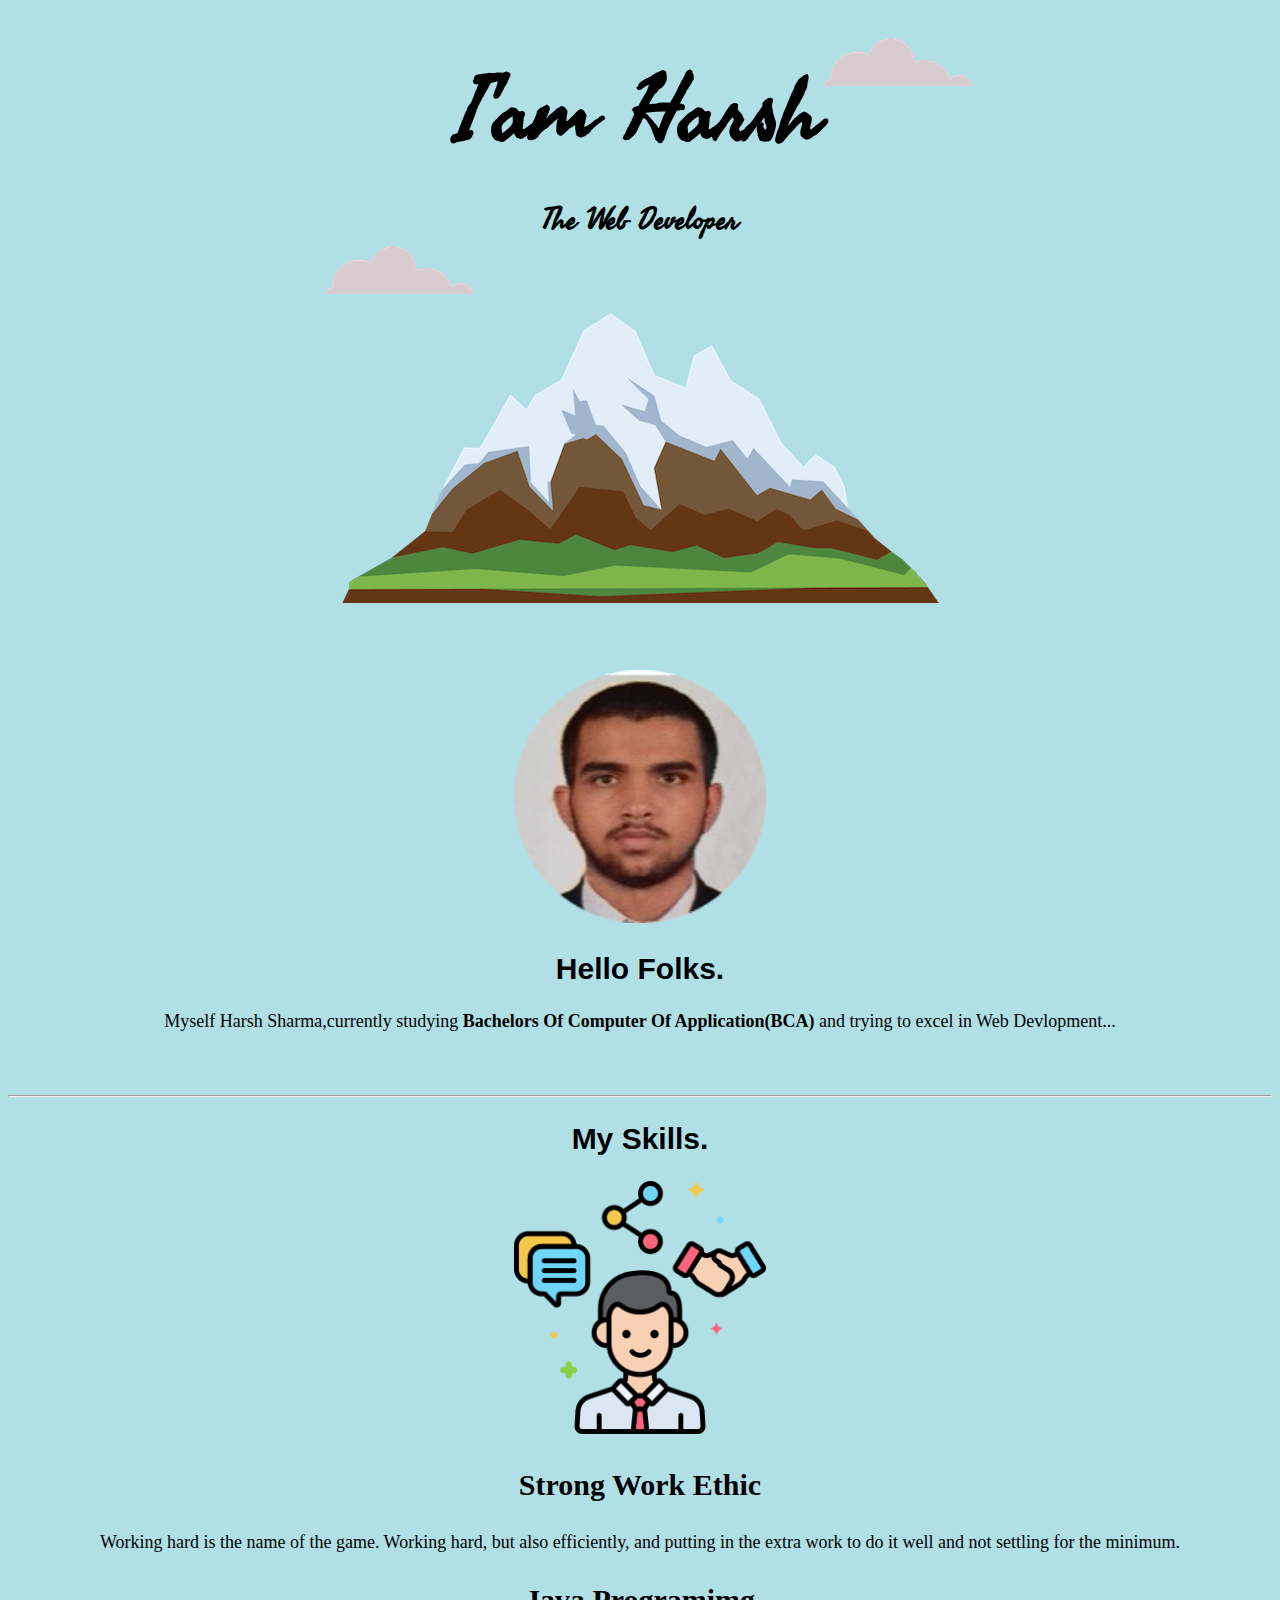
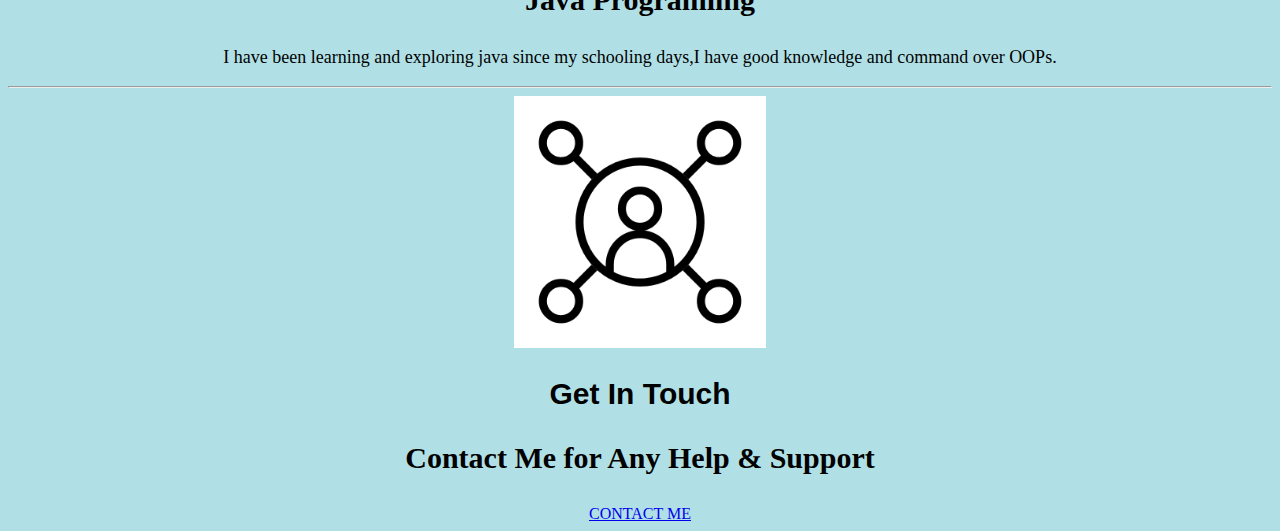
==== index.html @ f85c38a3 "Add files via upload" ====
<!DOCTYPE html>
<html><head>
    <meta charset="utf-8">
    <link rel="stylesheet" href="css/styles.css">
    <link rel="icon" href="css/favicon.ico">
    <link rel="preconnect" href="https://fonts.googleapis.com">
    <link rel="preconnect" href="https://fonts.gstatic.com" crossorigin>
    <link href="https://fonts.googleapis.com/css2?family=Freehand&display=swap" rel="stylesheet">

    <title>
    Harsh sharma
    </title>
    </head>
    <body>
       <div class="top-container">
        <img class="top-cloud" src="css/images/cloud.png" alt="cloud">
        <h1>I'am Harsh</h1>
        <h1 class="h1">The Web Developer</h1>
        <img class="buttom-cloud" src="css/images/cloud.png" alt="cloud">
        <img src="css/images/mountain.png" alt="mountain ">
       </div> 
       <div class="middle-container">
        <div class="profile">
            <img class="profile_img"src="css/images/photo (2)-modified.png" alt="profile_photo">
            <h2>Hello Folks.</h2>
            <p>Myself Harsh Sharma,currently studying <span style="font-weight: bold;">Bachelors Of Computer Of Application(BCA)</span> and trying to excel in Web Devlopment...</p>
          </div>
          <hr>
          <div class="skills">
            <h2>My Skills.</h2>
            <div class="skill-row">
              <img class="skill_img" src="css/images/soft-skills.png" alt="skill_image">
              <h3>Strong Work Ethic</h3>
              <p>Working hard is the name of the game. Working hard, but also efficiently, and putting in the extra work to do it well and not settling for the minimum.</p>
             <h3>Java Programimg</h3>
             <p>I have been learning and exploring java since my schooling days,I have good knowledge and command over <span>OOPs</span>.</p>
            </div>
            
          </div>
          <hr>
          <div class="contact-me">
            <img class="get_in_img"src="css/images/social-media.gif"  alt="get_in_touch" >
            <h2>Get In Touch</h2>
            <h3>Contact Me for Any Help & Support</h3>
            
            <a class="btn" href="contact.html">CONTACT ME</a>
          </div>
       </div> 
       <div class="butttom-container">
       </div>
    </body>
</html>
---- css/styles.css ----
body{
    background-color:powderblue;
    text-align: center;
   

}
h1{
    font-family: 'Freehand', cursive;
    font-size: 90px;
    margin-top: 0px;
    margin-bottom:0px;
}
.h1{
    font-size: 30px;
}
h2{ 
    font-family: 'Franklin Gothic Medium', 'Arial Narrow', Arial, sans-serif;
    font-size: 30px;
    
}

.top-cloud{
  position: absolute;
  right: 300px;
  top: 30px;
}
.buttom-cloud{
    position: absolute;
    left: 25%;
}
.top-container{
    padding-top: 20px;
    position: relative;
}
.profile{
    margin-top: 5%;
    margin-bottom: 5%;
   
}
.profile_img{
    
    width: 20%;
}
.skill_img{
    width:20%;

}
p{
    font-size: large;
}
h3{ font-size: 30px;
    font-weight: bold;
}
.get_in_img{
    width: 20%;
}
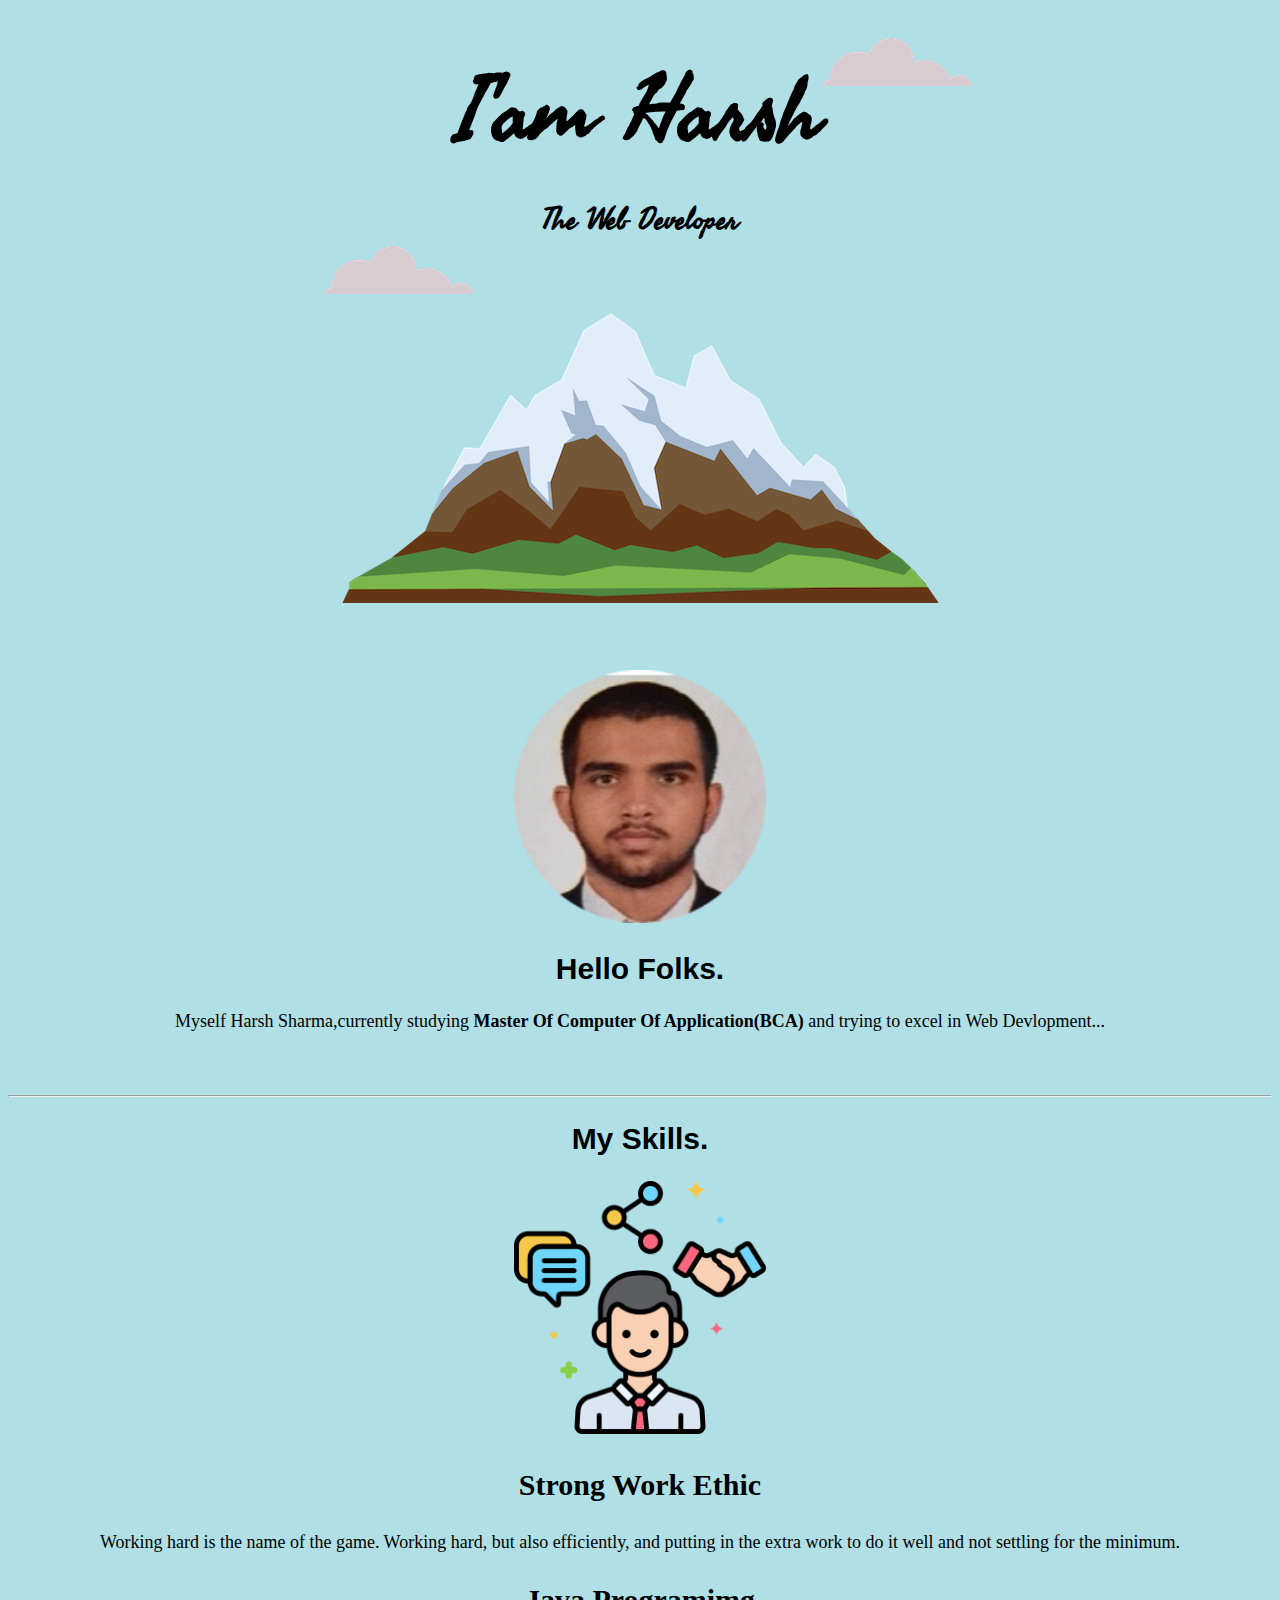
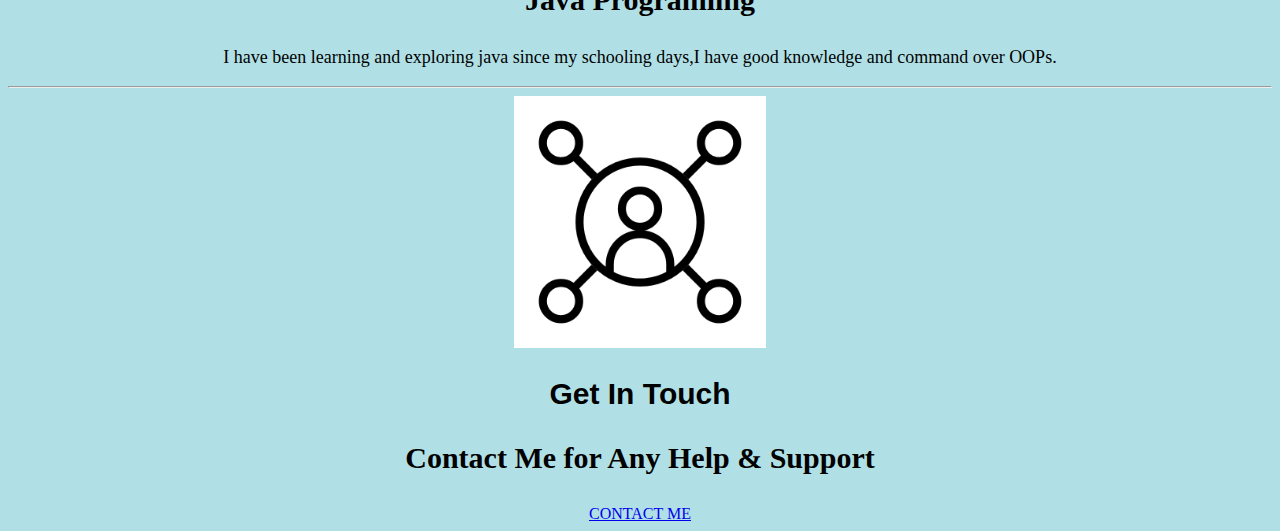
==== commit 64f16de5: "Update index.html" ====
--- a/index.html
+++ b/index.html
@@ -23,7 +23,7 @@
         <div class="profile">
             <img class="profile_img"src="css/images/photo (2)-modified.png" alt="profile_photo">
             <h2>Hello Folks.</h2>
-            <p>Myself Harsh Sharma,currently studying <span style="font-weight: bold;">Bachelors Of Computer Of Application(BCA)</span> and trying to excel in Web Devlopment...</p>
+            <p>Myself Harsh Sharma,currently studying <span style="font-weight: bold;">Master  Of Computer Of Application(BCA)</span> and trying to excel in Web Devlopment...</p>
           </div>
           <hr>
           <div class="skills">
@@ -49,4 +49,4 @@
        <div class="butttom-container">
        </div>
     </body>
-</html>+</html>
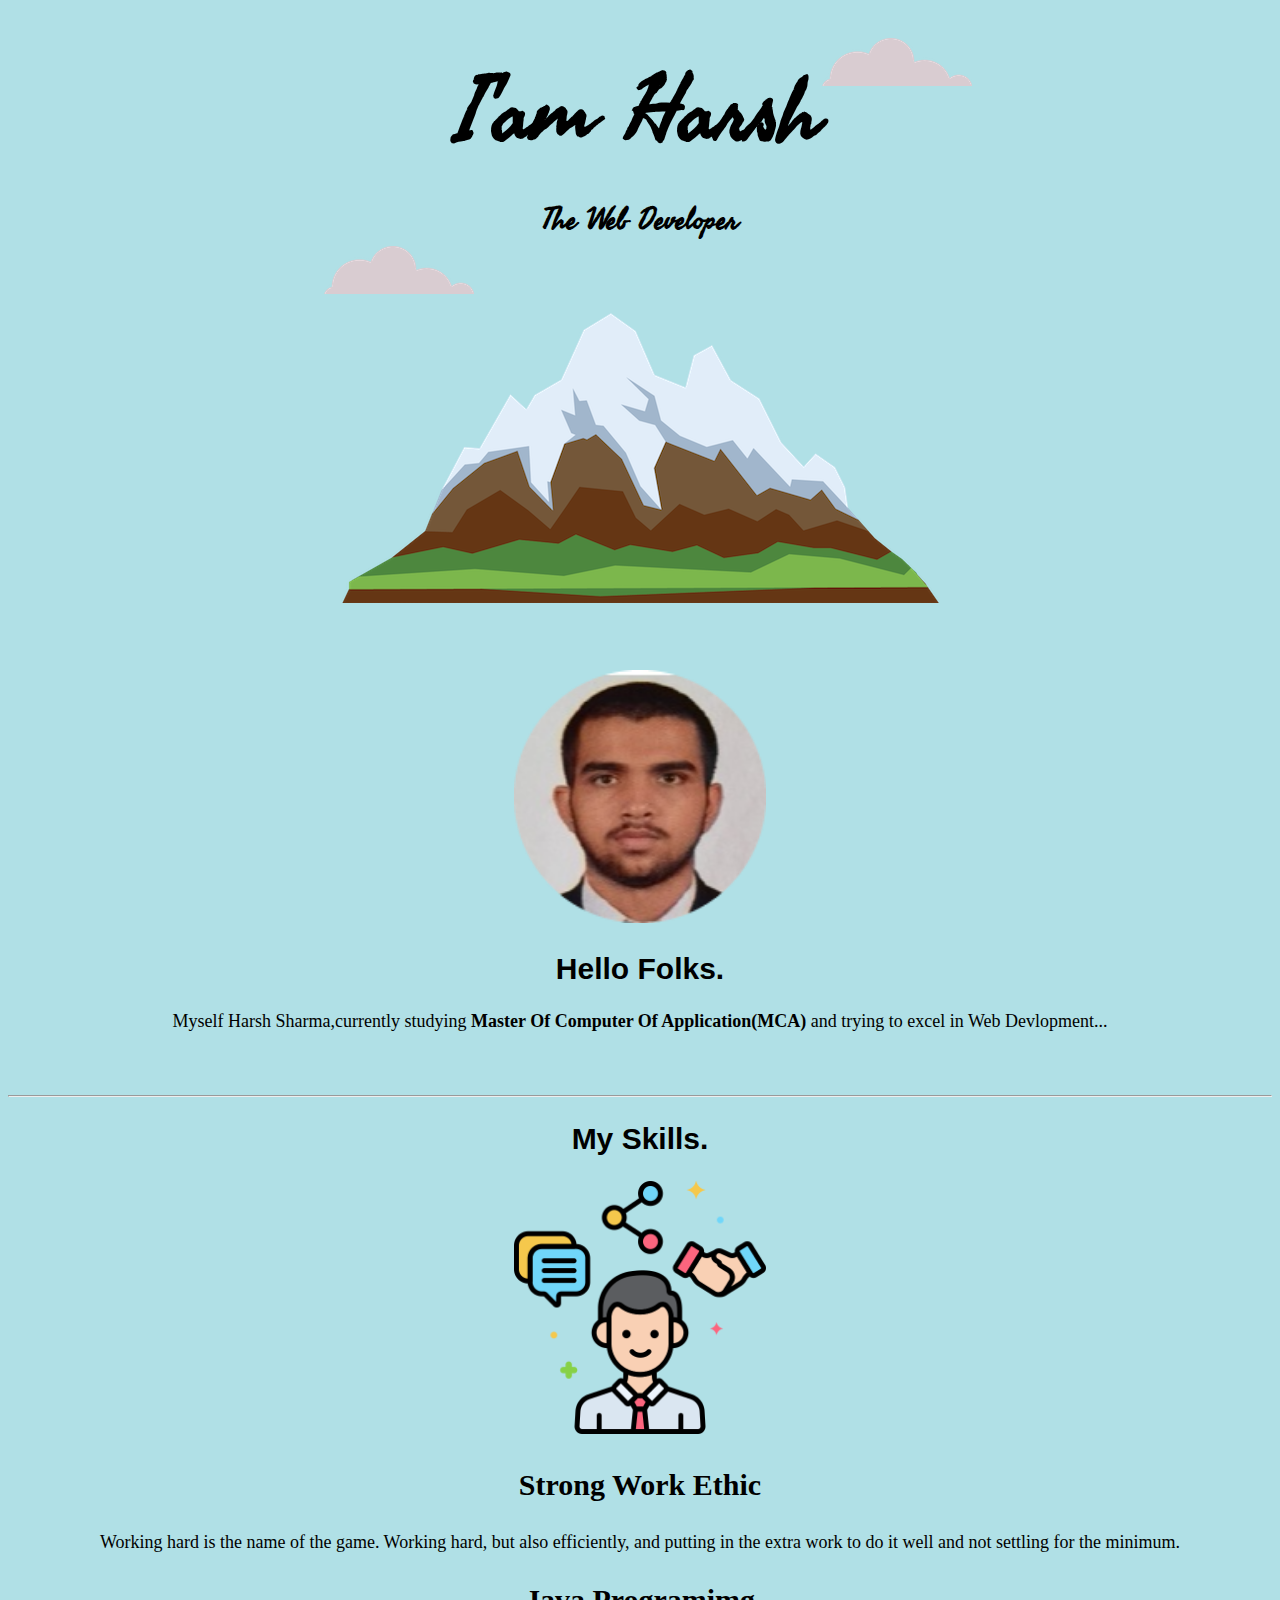
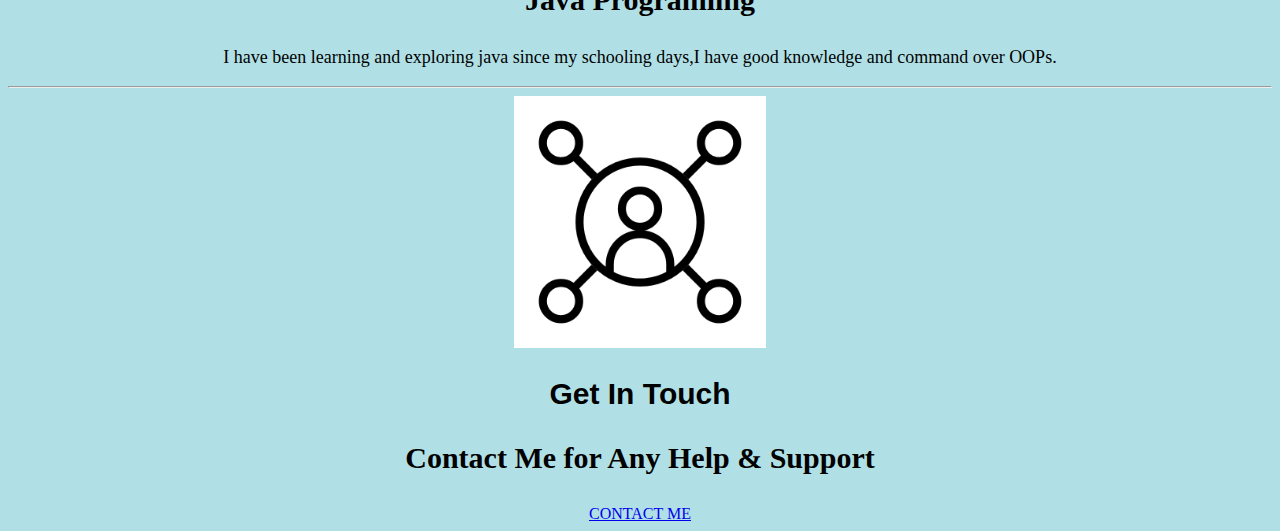
==== commit ee12ba06: "Update index.html" ====
--- a/index.html
+++ b/index.html
@@ -23,7 +23,7 @@
         <div class="profile">
             <img class="profile_img"src="css/images/photo (2)-modified.png" alt="profile_photo">
             <h2>Hello Folks.</h2>
-            <p>Myself Harsh Sharma,currently studying <span style="font-weight: bold;">Master  Of Computer Of Application(BCA)</span> and trying to excel in Web Devlopment...</p>
+            <p>Myself Harsh Sharma,currently studying <span style="font-weight: bold;">Master  Of Computer Of Application(MCA)</span> and trying to excel in Web Devlopment...</p>
           </div>
           <hr>
           <div class="skills">
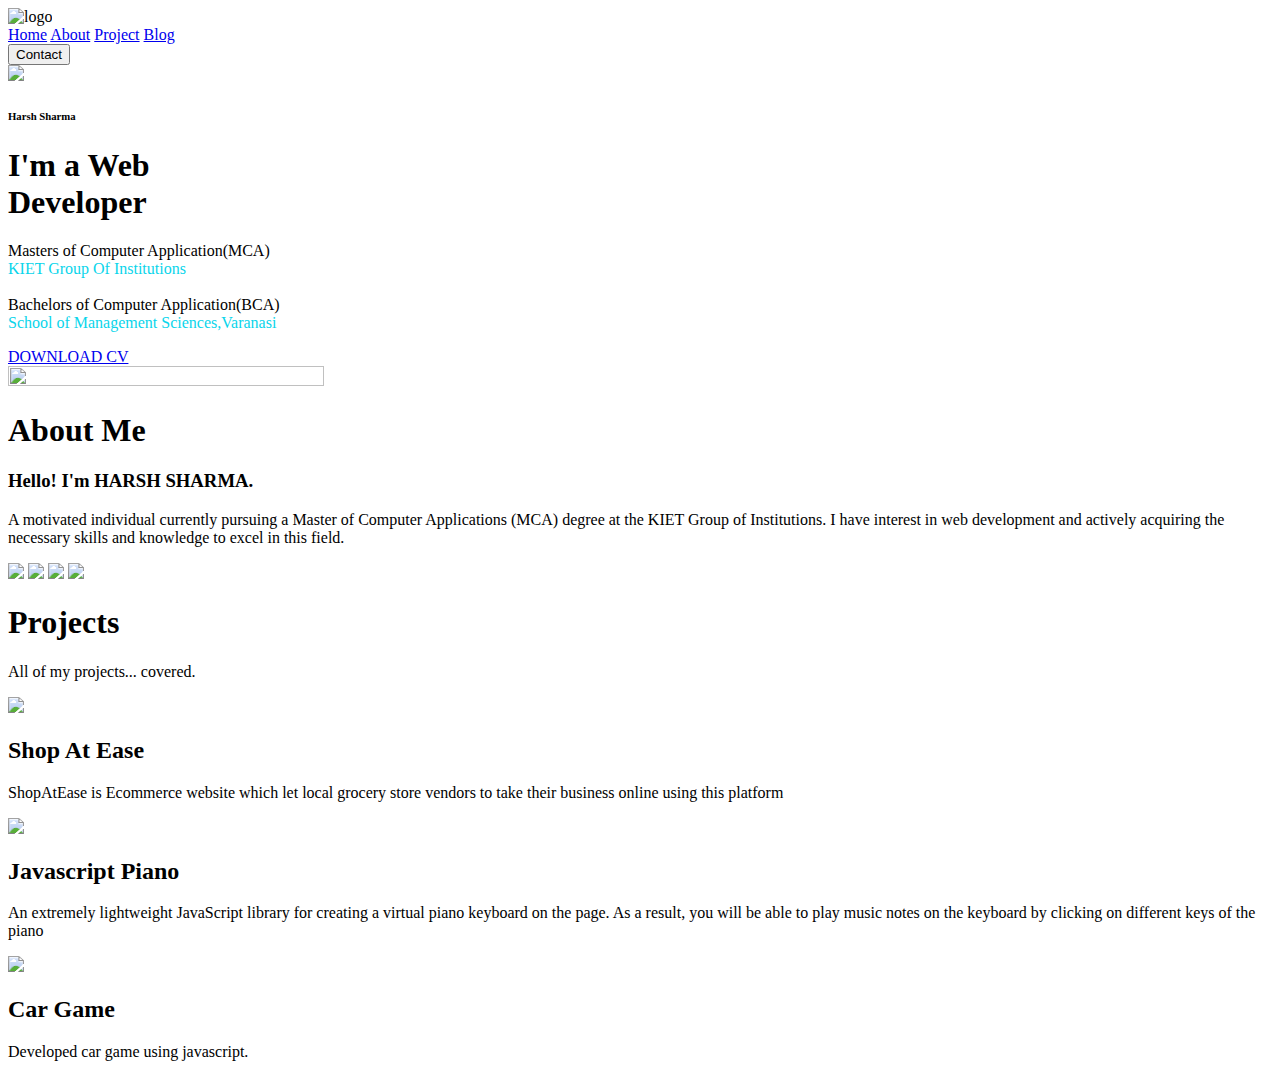
==== commit d715df0e: "Add files via upload" ====
--- a/index.html
+++ b/index.html
@@ -1,52 +1,122 @@
 <!DOCTYPE html>
-<html><head>
-    <meta charset="utf-8">
-    <link rel="stylesheet" href="css/styles.css">
-    <link rel="icon" href="css/favicon.ico">
-    <link rel="preconnect" href="https://fonts.googleapis.com">
-    <link rel="preconnect" href="https://fonts.gstatic.com" crossorigin>
-    <link href="https://fonts.googleapis.com/css2?family=Freehand&display=swap" rel="stylesheet">
+<html lang="en">
 
-    <title>
-    Harsh sharma
-    </title>
-    </head>
-    <body>
-       <div class="top-container">
-        <img class="top-cloud" src="css/images/cloud.png" alt="cloud">
-        <h1>I'am Harsh</h1>
-        <h1 class="h1">The Web Developer</h1>
-        <img class="buttom-cloud" src="css/images/cloud.png" alt="cloud">
-        <img src="css/images/mountain.png" alt="mountain ">
-       </div> 
-       <div class="middle-container">
-        <div class="profile">
-            <img class="profile_img"src="css/images/photo (2)-modified.png" alt="profile_photo">
-            <h2>Hello Folks.</h2>
-            <p>Myself Harsh Sharma,currently studying <span style="font-weight: bold;">Master  Of Computer Of Application(MCA)</span> and trying to excel in Web Devlopment...</p>
-          </div>
-          <hr>
-          <div class="skills">
-            <h2>My Skills.</h2>
-            <div class="skill-row">
-              <img class="skill_img" src="css/images/soft-skills.png" alt="skill_image">
-              <h3>Strong Work Ethic</h3>
-              <p>Working hard is the name of the game. Working hard, but also efficiently, and putting in the extra work to do it well and not settling for the minimum.</p>
-             <h3>Java Programimg</h3>
-             <p>I have been learning and exploring java since my schooling days,I have good knowledge and command over <span>OOPs</span>.</p>
+<head>
+    <meta http-equiv="X-UA-Compatible" content="IE=edge" />
+    <meta name="viewport" content="width=device-width, initial-scale=1.0" />
+    <link rel="stylesheet" href="style.css">
+    <link rel="icon" href="image/favicon.ico"> 
+    <link rel="preconnect" href="https://fonts.googleapis.com" />
+    <link rel="preconnect" href="https://fonts.gstatic.com" crossorigin />
+    <link rel="preconnect" href="https://fonts.googleapis.com" />
+    <link rel="preconnect" href="https://fonts.gstatic.com" crossorigin />
+    <link href="https://fonts.googleapis.com/css2?family=Lato:wght@100;400;700&family=Poppins:wght@200&display=swap"
+        rel="stylesheet" />
+    <link href="https://fonts.googleapis.com/css2?family=Poppins:wght@200&display=swap" rel="stylesheet" />
+    <title>Harsh Sharma</title>
+</head>
+
+<body>
+    <header>
+    
+        <div class="container">
+            <nav class="flex items-centre justify-between">
+                <div class="left flex justfiy-right">
+                    <div class="logo"> <img src="image/harsh-high-resolution-logo.png" width="100px" alt="logo"> </div>
+                    <div> <a href="#">Home</a> <a href="#">About</a> <a href="#">Project</a> <a href="#">Blog</a></li>
+                         </div>
+                </div>
+                <div class="right"> <button class="btn btn-primary">Contact</button> </div>
+            </nav>
+        </div>
+        <div class="hero flex items-centre justify-between">
+            <div class="left flex-1 justify-center">
+                <img src="image/harsh1.jpg"/>
             </div>
-            
-          </div>
-          <hr>
-          <div class="contact-me">
-            <img class="get_in_img"src="css/images/social-media.gif"  alt="get_in_touch" >
-            <h2>Get In Touch</h2>
-            <h3>Contact Me for Any Help & Support</h3>
-            
-            <a class="btn" href="contact.html">CONTACT ME</a>
-          </div>
-       </div> 
-       <div class="butttom-container">
-       </div>
-    </body>
-</html>
+            <div class="right flex-1">
+                <h6>Harsh Sharma</h6>
+                <h1>
+                    I'm a Web<br />
+                    <span>Developer</span>
+                </h1>
+                <p>
+                  Masters of Computer Application(MCA)
+                  <br/>
+                  <a href="https://www.kiet.edu/" style="text-decoration: none; color:  rgb(9, 213, 235);">KIET Group Of Institutions</a>
+                  <br/>
+                  <br/>
+                  Bachelors of Computer Application(BCA)
+                  <br/>
+                  <a href="https://smsvaranasi.com/" style="text-decoration: none; color: rgb(9, 213, 235);">School of Management Sciences,Varanasi</a>
+                 </p>
+                
+                <div><a class="btn btn-secondary" href="resume_harsh.pdf" download>DOWNLOAD CV</a></div>
+            </div>
+        </div>
+    </header>
+
+    <section class="about">
+        <div class="container flex items-centre">
+            <div class="left flex-1 justify-right">
+                <img src="image/giphy.gif" width="50%" height="50%"/>
+                     
+            </div>
+            <div class="right flex-1">
+                <h1>About <span>Me</span></h1>
+                <h3>Hello! I'm HARSH SHARMA.</h3>
+                <p>
+                    A motivated individual currently pursuing a Master of Computer Applications (MCA) degree at the KIET Group of Institutions. I have interest in web development and actively acquiring the necessary skills and knowledge to excel in this field.
+                </p>
+                <div class="socials">
+                    <a href="https://www.linkedin.com/in/harsh-sharma-735a9a226/" target="_blank"><img
+                        src="image/linkedin.png" 
+                            width="40px" /></a>
+                    <a href="https://github.com/harsh-432" target="_blank"><img
+                            src="image/github-logo.png"
+                            width="40px" /></a>
+                    <a href="https://leetcode.com/Harsrsh4301/" target="_blank"><img
+                            src="image/code.png"
+                            width="40px" /></a>
+                    <a href="#" target="_blank"><img
+                            src="image/instagram.png"
+                            width="40px" /></a>
+                </div>
+            </div>
+        </div>
+    </section>
+    <section class="services">
+        <div class="container">
+            <h1 class="services-head">Projects</h1>
+            <p>All of my projects... covered.</p>
+            <div class="card-grid">
+                <a href="https://github.com/harsh-432/shopAtEase" target="_blank" style="text-decoration: none; color: black;"> <div class="card" >
+                    
+                    <img src="image/ecommerce.jpeg"/>
+                    <h2>Shop At Ease</h2>
+                    <p>
+                        ShopAtEase is Ecommerce website which let local grocery store vendors to 
+                        take their business online using this platform
+                    </p>
+                </div></a>
+               <a href="https://harsh-432.github.io/piano/" target="_blank" style="text-decoration: none; color: black;"> <div class="card">
+                    <img src="image/piano.jpg" />
+                    <h2>Javascript Piano</h2>
+                    <p>
+                        An extremely lightweight JavaScript library for creating a virtual piano keyboard on the page. As a result, 
+                        you will be able to play music notes on the keyboard by clicking on different keys of the piano
+                    </p>
+                </div></a>
+               <a href="https://harsh-432.github.io/car_game/" target="_blank" style="text-decoration: none; color: black;"> <div class="card">
+                    <img src="https://source.unsplash.com/1600x900/?car,bike" />
+                    <h2>Car Game</h2>
+                    <p>
+                        Developed car game using javascript.
+                    </p>
+                </div></a>
+            </div>
+        </div>
+    </section>
+
+</body>
+
+</html>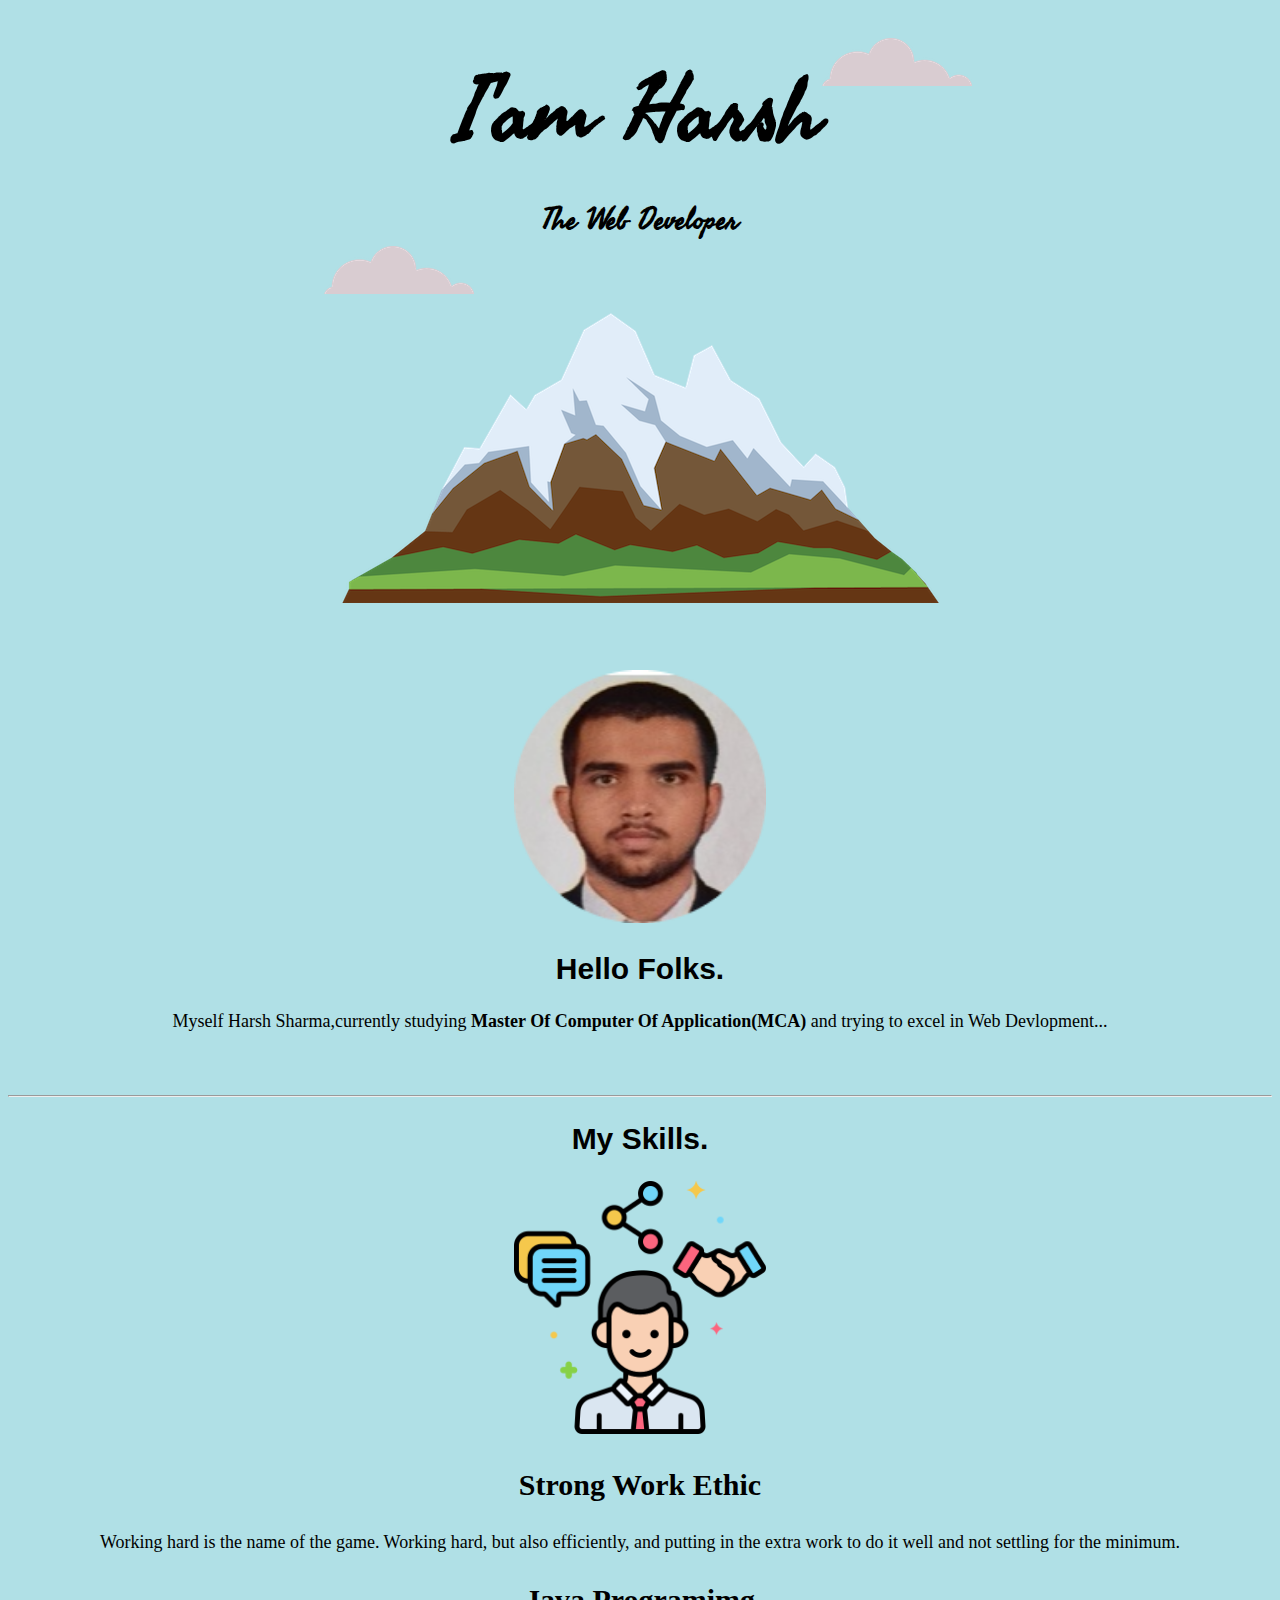
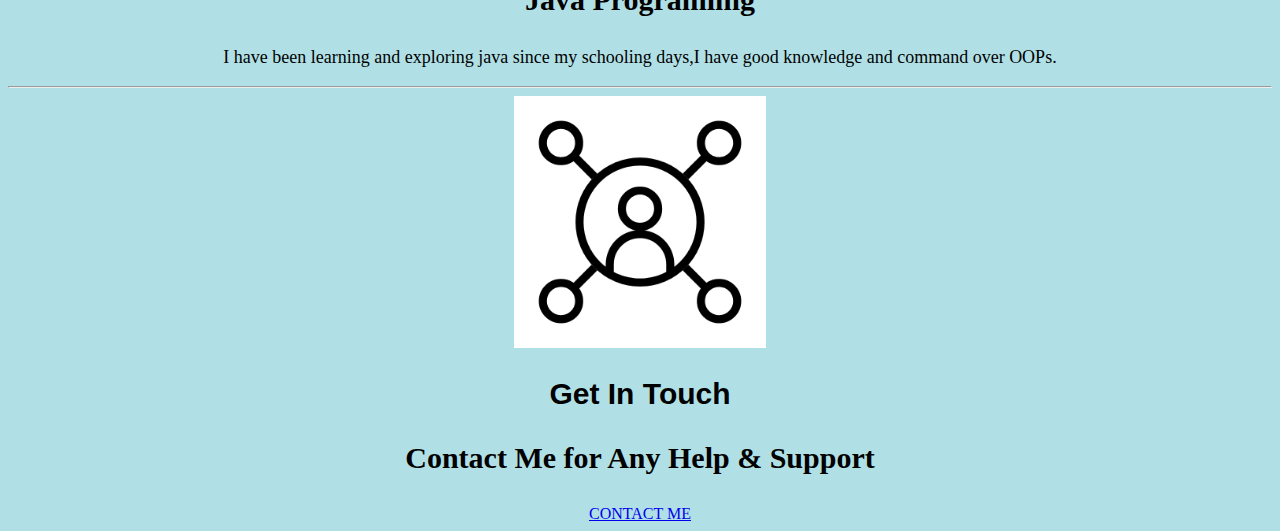
==== commit f3270358: "Update index.html" ====
--- a/index.html
+++ b/index.html
@@ -1,122 +1,52 @@
 <!DOCTYPE html>
-<html lang="en">
+<html><head>
+    <meta charset="utf-8">
+    <link rel="stylesheet" href="css/styles.css">
+    <link rel="icon" href="css/favicon.ico">
+    <link rel="preconnect" href="https://fonts.googleapis.com">
+    <link rel="preconnect" href="https://fonts.gstatic.com" crossorigin>
+    <link href="https://fonts.googleapis.com/css2?family=Freehand&display=swap" rel="stylesheet">
 
-<head>
-    <meta http-equiv="X-UA-Compatible" content="IE=edge" />
-    <meta name="viewport" content="width=device-width, initial-scale=1.0" />
-    <link rel="stylesheet" href="style.css">
-    <link rel="icon" href="image/favicon.ico"> 
-    <link rel="preconnect" href="https://fonts.googleapis.com" />
-    <link rel="preconnect" href="https://fonts.gstatic.com" crossorigin />
-    <link rel="preconnect" href="https://fonts.googleapis.com" />
-    <link rel="preconnect" href="https://fonts.gstatic.com" crossorigin />
-    <link href="https://fonts.googleapis.com/css2?family=Lato:wght@100;400;700&family=Poppins:wght@200&display=swap"
-        rel="stylesheet" />
-    <link href="https://fonts.googleapis.com/css2?family=Poppins:wght@200&display=swap" rel="stylesheet" />
-    <title>Harsh Sharma</title>
-</head>
-
-<body>
-    <header>
-    
-        <div class="container">
-            <nav class="flex items-centre justify-between">
-                <div class="left flex justfiy-right">
-                    <div class="logo"> <img src="image/harsh-high-resolution-logo.png" width="100px" alt="logo"> </div>
-                    <div> <a href="#">Home</a> <a href="#">About</a> <a href="#">Project</a> <a href="#">Blog</a></li>
-                         </div>
-                </div>
-                <div class="right"> <button class="btn btn-primary">Contact</button> </div>
-            </nav>
-        </div>
-        <div class="hero flex items-centre justify-between">
-            <div class="left flex-1 justify-center">
-                <img src="image/harsh1.jpg"/>
+    <title>
+    Harsh sharma
+    </title>
+    </head>
+    <body>
+       <div class="top-container">
+        <img class="top-cloud" src="css/images/cloud.png" alt="cloud">
+        <h1>I'am Harsh</h1>
+        <h1 class="h1">The Web Developer</h1>
+        <img class="buttom-cloud" src="css/images/cloud.png" alt="cloud">
+        <img src="css/images/mountain.png" alt="mountain ">
+       </div> 
+       <div class="middle-container">
+        <div class="profile">
+            <img class="profile_img"src="css/images/photo (2)-modified.png" alt="profile_photo">
+            <h2>Hello Folks.</h2>
+            <p>Myself Harsh Sharma,currently studying <span style="font-weight: bold;">Master  Of Computer Of Application(MCA)</span> and trying to excel in Web Devlopment...</p>
+          </div>
+          <hr>
+          <div class="skills">
+            <h2>My Skills.</h2>
+            <div class="skill-row">
+              <img class="skill_img" src="css/images/soft-skills.png" alt="skill_image">
+              <h3>Strong Work Ethic</h3>
+              <p>Working hard is the name of the game. Working hard, but also efficiently, and putting in the extra work to do it well and not settling for the minimum.</p>
+             <h3>Java Programimg</h3>
+             <p>I have been learning and exploring java since my schooling days,I have good knowledge and command over <span>OOPs</span>.</p>
             </div>
-            <div class="right flex-1">
-                <h6>Harsh Sharma</h6>
-                <h1>
-                    I'm a Web<br />
-                    <span>Developer</span>
-                </h1>
-                <p>
-                  Masters of Computer Application(MCA)
-                  <br/>
-                  <a href="https://www.kiet.edu/" style="text-decoration: none; color:  rgb(9, 213, 235);">KIET Group Of Institutions</a>
-                  <br/>
-                  <br/>
-                  Bachelors of Computer Application(BCA)
-                  <br/>
-                  <a href="https://smsvaranasi.com/" style="text-decoration: none; color: rgb(9, 213, 235);">School of Management Sciences,Varanasi</a>
-                 </p>
-                
-                <div><a class="btn btn-secondary" href="resume_harsh.pdf" download>DOWNLOAD CV</a></div>
-            </div>
-        </div>
-    </header>
-
-    <section class="about">
-        <div class="container flex items-centre">
-            <div class="left flex-1 justify-right">
-                <img src="image/giphy.gif" width="50%" height="50%"/>
-                     
-            </div>
-            <div class="right flex-1">
-                <h1>About <span>Me</span></h1>
-                <h3>Hello! I'm HARSH SHARMA.</h3>
-                <p>
-                    A motivated individual currently pursuing a Master of Computer Applications (MCA) degree at the KIET Group of Institutions. I have interest in web development and actively acquiring the necessary skills and knowledge to excel in this field.
-                </p>
-                <div class="socials">
-                    <a href="https://www.linkedin.com/in/harsh-sharma-735a9a226/" target="_blank"><img
-                        src="image/linkedin.png" 
-                            width="40px" /></a>
-                    <a href="https://github.com/harsh-432" target="_blank"><img
-                            src="image/github-logo.png"
-                            width="40px" /></a>
-                    <a href="https://leetcode.com/Harsrsh4301/" target="_blank"><img
-                            src="image/code.png"
-                            width="40px" /></a>
-                    <a href="#" target="_blank"><img
-                            src="image/instagram.png"
-                            width="40px" /></a>
-                </div>
-            </div>
-        </div>
-    </section>
-    <section class="services">
-        <div class="container">
-            <h1 class="services-head">Projects</h1>
-            <p>All of my projects... covered.</p>
-            <div class="card-grid">
-                <a href="https://github.com/harsh-432/shopAtEase" target="_blank" style="text-decoration: none; color: black;"> <div class="card" >
-                    
-                    <img src="image/ecommerce.jpeg"/>
-                    <h2>Shop At Ease</h2>
-                    <p>
-                        ShopAtEase is Ecommerce website which let local grocery store vendors to 
-                        take their business online using this platform
-                    </p>
-                </div></a>
-               <a href="https://harsh-432.github.io/piano/" target="_blank" style="text-decoration: none; color: black;"> <div class="card">
-                    <img src="image/piano.jpg" />
-                    <h2>Javascript Piano</h2>
-                    <p>
-                        An extremely lightweight JavaScript library for creating a virtual piano keyboard on the page. As a result, 
-                        you will be able to play music notes on the keyboard by clicking on different keys of the piano
-                    </p>
-                </div></a>
-               <a href="https://harsh-432.github.io/car_game/" target="_blank" style="text-decoration: none; color: black;"> <div class="card">
-                    <img src="https://source.unsplash.com/1600x900/?car,bike" />
-                    <h2>Car Game</h2>
-                    <p>
-                        Developed car game using javascript.
-                    </p>
-                </div></a>
-            </div>
-        </div>
-    </section>
-
-</body>
-
-</html>+            
+          </div>
+          <hr>
+          <div class="contact-me">
+            <img class="get_in_img"src="css/images/social-media.gif"  alt="get_in_touch" >
+            <h2>Get In Touch</h2>
+            <h3>Contact Me for Any Help & Support</h3>
+            
+            <a class="btn" href="contact.html">CONTACT ME</a>
+          </div>
+       </div> 
+       <div class="butttom-container">
+       </div>
+    </body>
+</html>
--- a/css/styles.css
+++ b/css/styles.css
@@ -0,0 +1,56 @@
+body{
+    background-color:powderblue;
+    text-align: center;
+   
+
+}
+h1{
+    font-family: 'Freehand', cursive;
+    font-size: 90px;
+    margin-top: 0px;
+    margin-bottom:0px;
+}
+.h1{
+    font-size: 30px;
+}
+h2{ 
+    font-family: 'Franklin Gothic Medium', 'Arial Narrow', Arial, sans-serif;
+    font-size: 30px;
+    
+}
+
+.top-cloud{
+  position: absolute;
+  right: 300px;
+  top: 30px;
+}
+.buttom-cloud{
+    position: absolute;
+    left: 25%;
+}
+.top-container{
+    padding-top: 20px;
+    position: relative;
+}
+.profile{
+    margin-top: 5%;
+    margin-bottom: 5%;
+   
+}
+.profile_img{
+    
+    width: 20%;
+}
+.skill_img{
+    width:20%;
+
+}
+p{
+    font-size: large;
+}
+h3{ font-size: 30px;
+    font-weight: bold;
+}
+.get_in_img{
+    width: 20%;
+}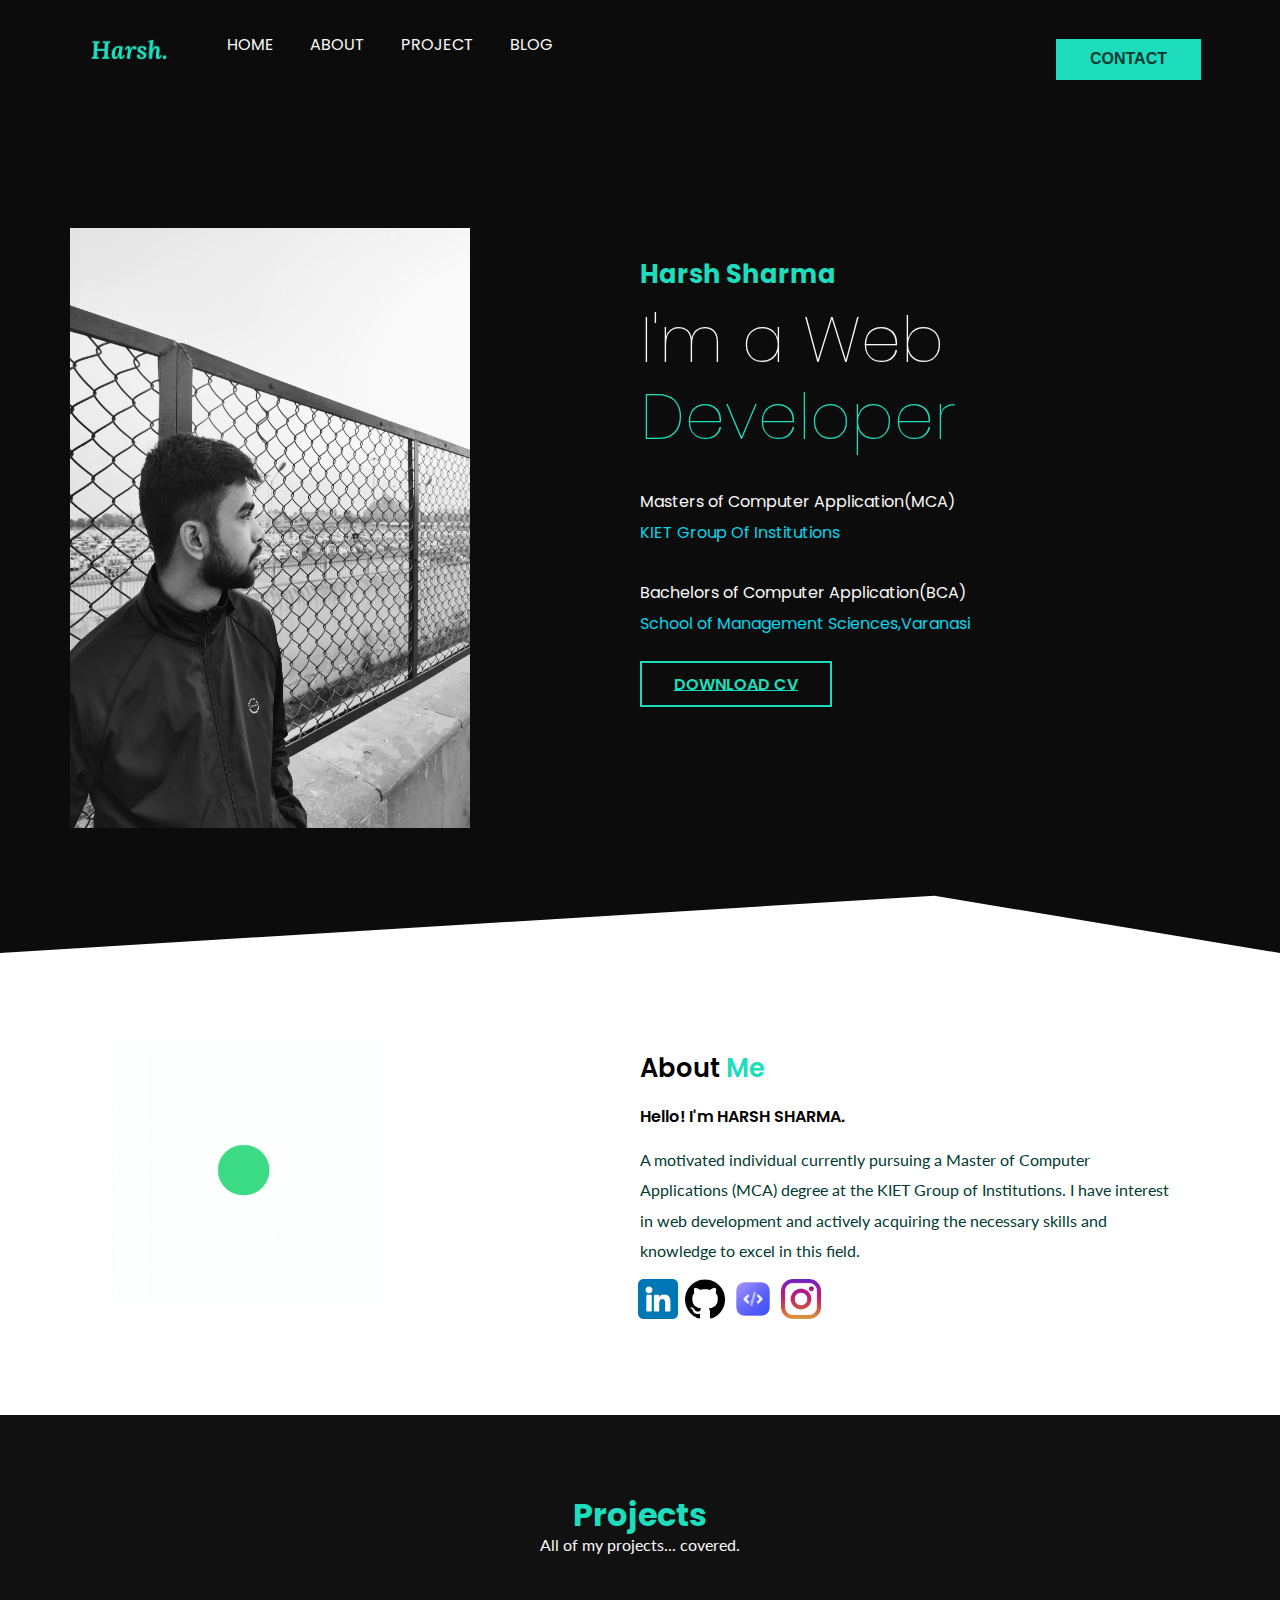
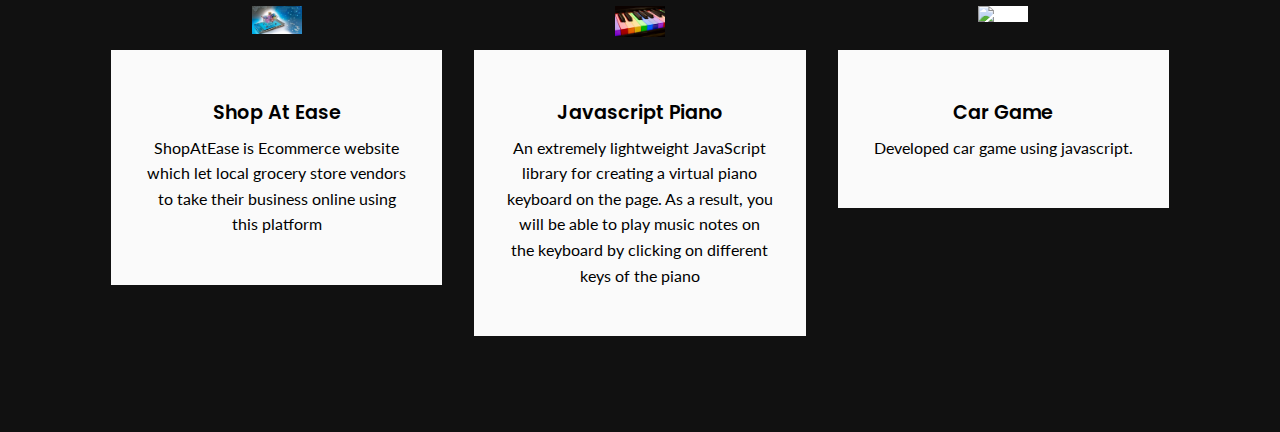
==== commit 667e3d2b: "update" ====
--- a/index.html
+++ b/index.html
@@ -1,52 +1,122 @@
 <!DOCTYPE html>
-<html><head>
-    <meta charset="utf-8">
-    <link rel="stylesheet" href="css/styles.css">
-    <link rel="icon" href="css/favicon.ico">
-    <link rel="preconnect" href="https://fonts.googleapis.com">
-    <link rel="preconnect" href="https://fonts.gstatic.com" crossorigin>
-    <link href="https://fonts.googleapis.com/css2?family=Freehand&display=swap" rel="stylesheet">
+<html lang="en">
 
-    <title>
-    Harsh sharma
-    </title>
-    </head>
-    <body>
-       <div class="top-container">
-        <img class="top-cloud" src="css/images/cloud.png" alt="cloud">
-        <h1>I'am Harsh</h1>
-        <h1 class="h1">The Web Developer</h1>
-        <img class="buttom-cloud" src="css/images/cloud.png" alt="cloud">
-        <img src="css/images/mountain.png" alt="mountain ">
-       </div> 
-       <div class="middle-container">
-        <div class="profile">
-            <img class="profile_img"src="css/images/photo (2)-modified.png" alt="profile_photo">
-            <h2>Hello Folks.</h2>
-            <p>Myself Harsh Sharma,currently studying <span style="font-weight: bold;">Master  Of Computer Of Application(MCA)</span> and trying to excel in Web Devlopment...</p>
-          </div>
-          <hr>
-          <div class="skills">
-            <h2>My Skills.</h2>
-            <div class="skill-row">
-              <img class="skill_img" src="css/images/soft-skills.png" alt="skill_image">
-              <h3>Strong Work Ethic</h3>
-              <p>Working hard is the name of the game. Working hard, but also efficiently, and putting in the extra work to do it well and not settling for the minimum.</p>
-             <h3>Java Programimg</h3>
-             <p>I have been learning and exploring java since my schooling days,I have good knowledge and command over <span>OOPs</span>.</p>
+<head>
+    <meta http-equiv="X-UA-Compatible" content="IE=edge" />
+    <meta name="viewport" content="width=device-width, initial-scale=1.0" />
+    <link rel="stylesheet" href="style.css">
+    <link rel="icon" href="image/favicon.ico"> 
+    <link rel="preconnect" href="https://fonts.googleapis.com" />
+    <link rel="preconnect" href="https://fonts.gstatic.com" crossorigin />
+    <link rel="preconnect" href="https://fonts.googleapis.com" />
+    <link rel="preconnect" href="https://fonts.gstatic.com" crossorigin />
+    <link href="https://fonts.googleapis.com/css2?family=Lato:wght@100;400;700&family=Poppins:wght@200&display=swap"
+        rel="stylesheet" />
+    <link href="https://fonts.googleapis.com/css2?family=Poppins:wght@200&display=swap" rel="stylesheet" />
+    <title>Harsh Sharma</title>
+</head>
+
+<body>
+    <header>
+    
+        <div class="container">
+            <nav class="flex items-centre justify-between">
+                <div class="left flex justfiy-right">
+                    <div class="logo"> <img src="image/harsh-high-resolution-logo.png" width="100px" alt="logo"> </div>
+                    <div> <a href="#">Home</a> <a href="#">About</a> <a href="#">Project</a> <a href="#">Blog</a></li>
+                         </div>
+                </div>
+                <div class="right"> <button class="btn btn-primary">Contact</button> </div>
+            </nav>
+        </div>
+        <div class="hero flex items-centre justify-between">
+            <div class="left flex-1 justify-center">
+                <img src="image/harsh1.jpg"/>
             </div>
-            
-          </div>
-          <hr>
-          <div class="contact-me">
-            <img class="get_in_img"src="css/images/social-media.gif"  alt="get_in_touch" >
-            <h2>Get In Touch</h2>
-            <h3>Contact Me for Any Help & Support</h3>
-            
-            <a class="btn" href="contact.html">CONTACT ME</a>
-          </div>
-       </div> 
-       <div class="butttom-container">
-       </div>
-    </body>
-</html>
+            <div class="right flex-1">
+                <h6>Harsh Sharma</h6>
+                <h1>
+                    I'm a Web<br />
+                    <span>Developer</span>
+                </h1>
+                <p>
+                  Masters of Computer Application(MCA)
+                  <br/>
+                  <a href="https://www.kiet.edu/" style="text-decoration: none; color:  rgb(9, 213, 235);">KIET Group Of Institutions</a>
+                  <br/>
+                  <br/>
+                  Bachelors of Computer Application(BCA)
+                  <br/>
+                  <a href="https://smsvaranasi.com/" style="text-decoration: none; color: rgb(9, 213, 235);">School of Management Sciences,Varanasi</a>
+                 </p>
+                
+                <div><a class="btn btn-secondary" href="resume_harsh.pdf" download>DOWNLOAD CV</a></div>
+            </div>
+        </div>
+    </header>
+
+    <section class="about">
+        <div class="container flex items-centre">
+            <div class="left flex-1 justify-right">
+                <img src="image/giphy.gif" width="50%" height="50%"/>
+                     
+            </div>
+            <div class="right flex-1">
+                <h1>About <span>Me</span></h1>
+                <h3>Hello! I'm HARSH SHARMA.</h3>
+                <p>
+                    A motivated individual currently pursuing a Master of Computer Applications (MCA) degree at the KIET Group of Institutions. I have interest in web development and actively acquiring the necessary skills and knowledge to excel in this field.
+                </p>
+                <div class="socials">
+                    <a href="https://www.linkedin.com/in/harsh-sharma-735a9a226/" target="_blank"><img
+                        src="image/linkedin.png" 
+                            width="40px" /></a>
+                    <a href="https://github.com/harsh-432" target="_blank"><img
+                            src="image/github-logo.png"
+                            width="40px" /></a>
+                    <a href="https://leetcode.com/Harsrsh4301/" target="_blank"><img
+                            src="image/code.png"
+                            width="40px" /></a>
+                    <a href="#" target="_blank"><img
+                            src="image/instagram.png"
+                            width="40px" /></a>
+                </div>
+            </div>
+        </div>
+    </section>
+    <section class="services">
+        <div class="container">
+            <h1 class="services-head">Projects</h1>
+            <p>All of my projects... covered.</p>
+            <div class="card-grid">
+                <a href="https://github.com/harsh-432/shopAtEase" target="_blank" style="text-decoration: none; color: black;"> <div class="card" >
+                    
+                    <img src="image/ecommerce.jpeg"/>
+                    <h2>Shop At Ease</h2>
+                    <p>
+                        ShopAtEase is Ecommerce website which let local grocery store vendors to 
+                        take their business online using this platform
+                    </p>
+                </div></a>
+               <a href="https://harsh-432.github.io/piano/" target="_blank" style="text-decoration: none; color: black;"> <div class="card">
+                    <img src="image/piano.jpg" />
+                    <h2>Javascript Piano</h2>
+                    <p>
+                        An extremely lightweight JavaScript library for creating a virtual piano keyboard on the page. As a result, 
+                        you will be able to play music notes on the keyboard by clicking on different keys of the piano
+                    </p>
+                </div></a>
+               <a href="https://harsh-432.github.io/car_game/" target="_blank" style="text-decoration: none; color: black;"> <div class="card">
+                    <img src="https://source.unsplash.com/1600x900/?car,bike" />
+                    <h2>Car Game</h2>
+                    <p>
+                        Developed car game using javascript.
+                    </p>
+                </div></a>
+            </div>
+        </div>
+    </section>
+
+</body>
+
+</html>--- a/style.css
+++ b/style.css
@@ -0,0 +1,223 @@
+:root {
+  --primary: rgb(29, 221, 189);
+  --bgDark: rgb(12, 12, 12);
+  --white: rgb(250, 250, 250);
+  --secondary: rgb(0, 59, 50);
+  --bgLight: rgb(190, 181, 181);
+}
+
+* {
+  padding: 0;
+  margin: 0;
+  box-sizing: border-box;
+  -webkit-font-smoothing: antialiased;
+}
+header {
+  background-color: var(--bgDark);
+  clip-path: polygon(0 0, 100% 0, 100% 100%, 73% 94%, 0 100%);
+}
+header nav .left a {
+  color: var(--white);
+  text-decoration: none;
+  margin-right: 2rem;
+  text-transform: uppercase;
+  transition: all 0.2s ease;
+}
+header nav .left a:hover {
+  color: var(--primary);
+}
+header nav {
+  padding: 2rem 0;
+}
+header nav .logo {
+  margin-right: 3rem;
+}
+
+body {
+  font-family: "Poppins", sans-serif;
+}
+.container {
+  max-width: 1152px;
+  padding: 0 15px;
+  margin: 0 auto;
+}
+.container img{
+  margin-top: -20px;
+}
+.hero {
+  padding-top: 2rem;
+  padding-bottom: 3rem;
+}
+.hero .left img {
+  width: 400px;
+  height: 600px;
+  margin: 70px;
+}
+.hero .right {
+  color: var(--white);
+  margin-top: -7rem;
+}
+.hero .right h6 {
+  font-size: 1.6rem;
+  color: var(--primary);
+  margin-bottom: 0.5rem;
+}
+.hero .right h1 {
+  font-size: 4rem;
+  font-weight: 100;
+  line-height: 1.2;
+  margin-bottom: 2rem;
+}
+.hero .right h1 span {
+  color: var(--primary);
+}
+.hero .right p {
+  line-height: 1.9;
+  margin-bottom: 2rem;
+}
+
+section {
+  padding: 6rem;
+}
+section.about h1 {
+  margin-bottom: 1rem;
+  font-size: 1.6rem;
+  font-weight: 600;
+}
+section.about h1 span {
+  color: var(--primary);
+}
+section.about h3 {
+  font-size: 1rem;
+  margin-bottom: 1rem;
+  font-weight: 600;
+}
+section.about p {
+  font-family: "Lato", sans-serif;
+  color: var(--secondary);
+  line-height: 1.9rem;
+  margin-bottom: 2rem;
+}
+section.about .socials {
+  display: flex;
+}
+section.about .socials a {
+  display: flex;
+  align-items: center;
+  justify-content: center;
+  width: 35px;
+  margin-right: 0.8rem;
+  border-radius: 50%;
+}
+section.about .socials a:hover {
+  background: var(--primary);
+}
+
+section.services {
+  background: rgb(17, 17, 17);
+}
+.services-head {
+  color: rgb(10, 9, 9);
+  text-align: center;
+  margin-bottom: 1rem;
+  line-height: 0.5rem;
+  color: var(--primary);
+}
+.services-head + p {
+  color: var(--white);
+  font-family: "Lato", sans-serif;
+  margin-bottom: 1rem;
+  text-align: center;
+  margin-bottom: 6rem;
+  font-weight: 400;
+}
+.card img {
+  width: 50px;
+  background: white;
+}
+section.services .card-grid {
+  display: grid;
+  grid-template-columns: repeat(3, 1fr);
+  column-gap: 2rem;
+}
+section.services .card-grid .card {
+  background: var(--white);
+  padding: 3rem 2rem;
+  position: relative;
+  text-align: center;
+  transition: all 0.2s ease;
+}
+section.services .card-grid .card img {
+  position: absolute;
+  top: -1.5rem;
+  left: 50%;
+  transform: translateX(-50%);
+  color: var();
+}
+section.services .card-grid .card h2 {
+  font-weight: 600;
+  font-size: 1.2rem;
+  margin-bottom: 0.5rem;
+}
+section.services .card-grid .card p {
+  font-family: "Lato", sans-serif;
+  color: var(--seconday);
+  line-height: 1.6;
+}
+section.services .card-grid .card:hover {
+  background: var(--primary);
+}
+section.services .card-grid .card:hover h2 {
+  color: var(--white);
+}
+section.services .card-grid .card:hover p {
+  color: var(--white);
+}
+
+.flex {
+  display: flex;
+}
+.items-centre {
+  align-items: center;
+}
+.justify-between {
+  justify-content: space-between;
+}
+.justify-center {
+  justify-content: center;
+}
+.justify-right {
+  justify-content: right;
+}
+.btn {
+  padding: 0.6rem 2rem;
+  font-size: 1rem;
+  font-weight: 600;
+  border: 2px solid transparent;
+  outline: none;
+  cursor: pointer;
+  text-transform: uppercase;
+  transition: all 0.2s ease;
+}
+.btn-primary {
+  background-color: var(--primary);
+  color: var(--secondary);
+  margin-top: -15rem;
+}
+.btn-primary:hover {
+  background: transparent;
+  border-color: var(--primary);
+  color: var(--primary);
+}
+.flex-1 {
+  flex: 1;
+}
+.btn-secondary {
+  background: transparent;
+  color: var(--primary);
+  border-color: var(--primary);
+}
+.btn-secondary:hover {
+  background: var(--primary);
+  color: var(--secondary);
+}
